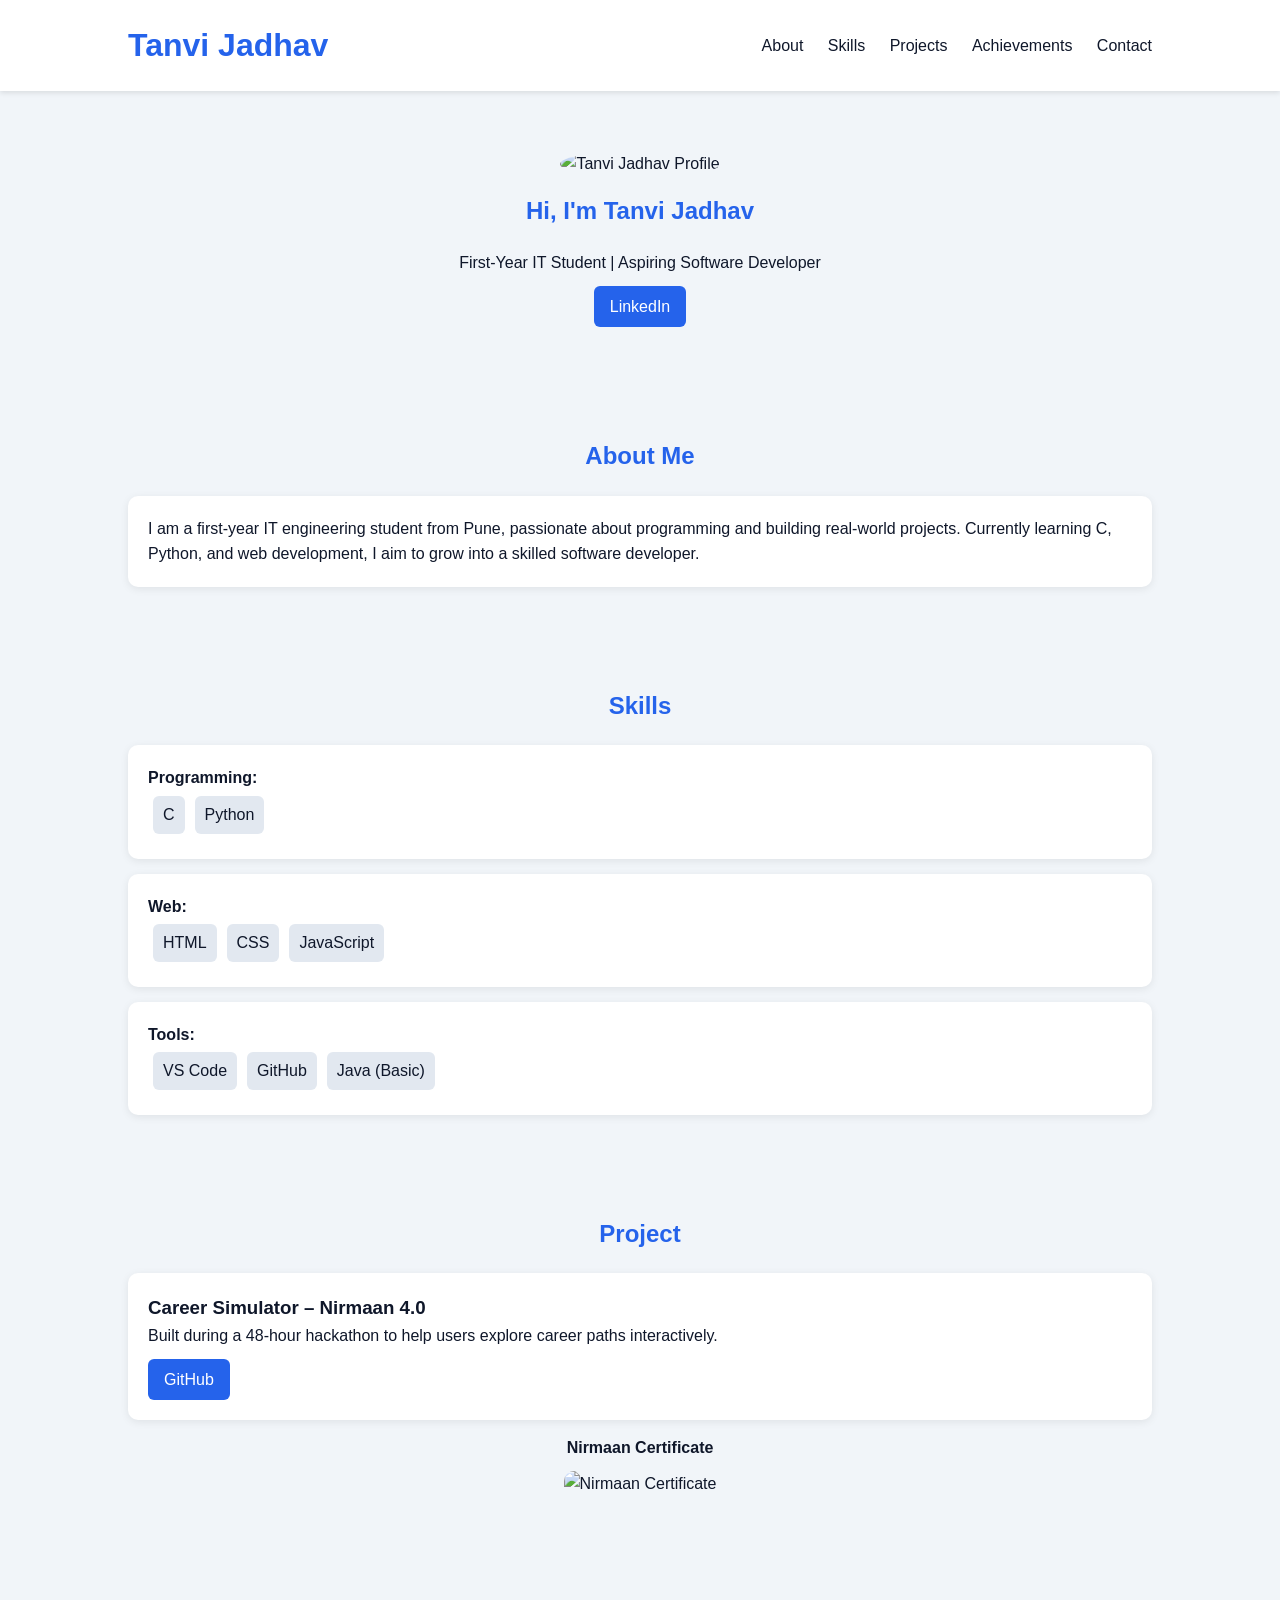
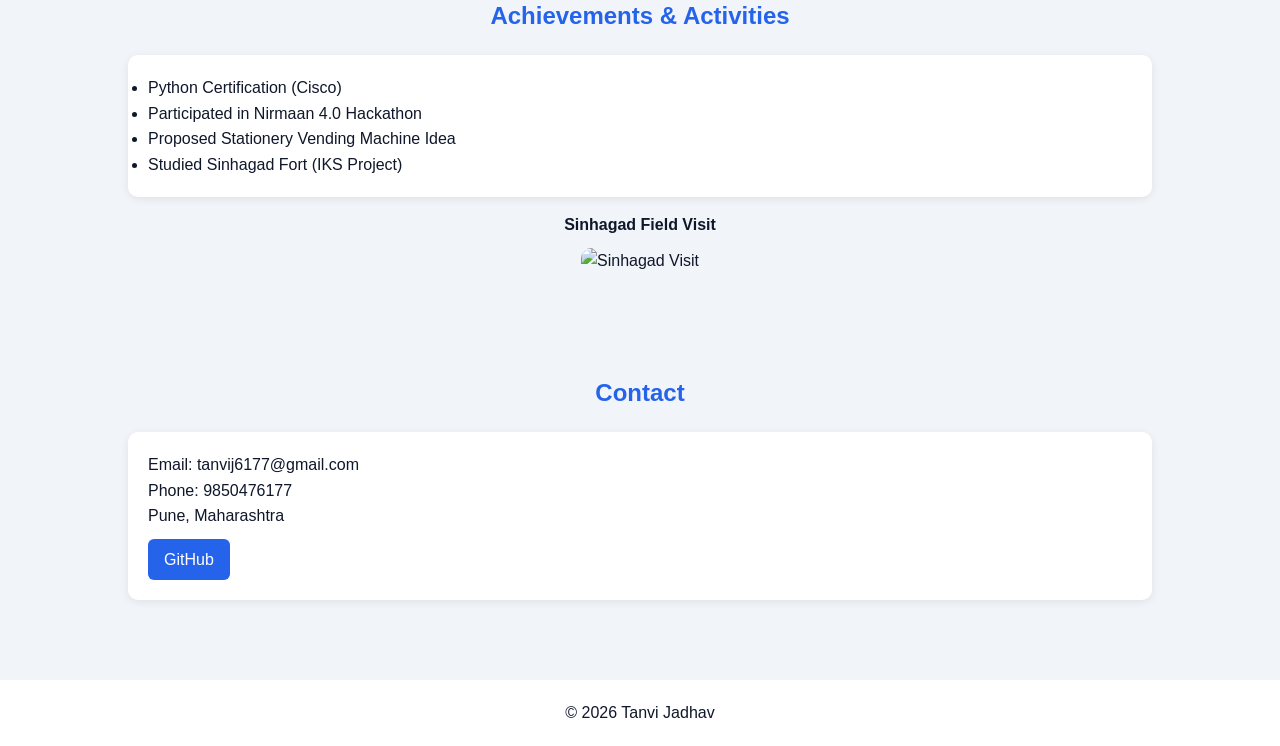
==== index.html @ 98d07a67 "Rename tanvi.portfolio.html to index.html" ====
<!DOCTYPE html>
<html lang="en">
<head>
    <meta charset="UTF-8">
    <meta name="viewport" content="width=device-width, initial-scale=1.0">
    <title>Tanvi Jadhav | Portfolio</title>

    <style>
        * {
            margin: 0;
            padding: 0;
            box-sizing: border-box;
            font-family: 'Segoe UI', sans-serif;
        }

        body {
            background: #f1f5f9;
            color: #0f172a;
            line-height: 1.6;
        }

        header {
            padding: 20px 10%;
            display: flex;
            justify-content: space-between;
            align-items: center;
            background: white;
            box-shadow: 0 2px 5px rgba(0,0,0,0.1);
        }

        header h1 {
            color: #2563eb;
        }

        nav a {
            margin-left: 20px;
            text-decoration: none;
            color: #0f172a;
        }

        nav a:hover {
            color: #2563eb;
        }

        .hero {
            text-align: center;
            padding: 60px 10%;
        }

        .hero img {
            width: 250px;
            border-radius: 50%;
            margin-bottom: 15px;
        }

        .hero h2 span {
            color: #2563eb;
        }

        section {
            padding: 50px 10%;
        }

        h2 {
            text-align: center;
            margin-bottom: 20px;
            color: #2563eb;
        }

        .card {
            background: white;
            padding: 20px;
            border-radius: 10px;
            margin-top: 15px;
            box-shadow: 0 2px 8px rgba(0,0,0,0.08);
        }

        .skills span {
            display: inline-block;
            background: #e2e8f0;
            padding: 6px 10px;
            margin: 5px;
            border-radius: 6px;
        }

        .image-box {
            text-align: center;
            margin-top: 15px;
        }

        .image-box img {
            width: 350px;
            border-radius: 10px;
            margin-top: 10px;
        }

        a.button {
            display: inline-block;
            margin-top: 10px;
            padding: 8px 16px;
            background: #2563eb;
            color: white;
            text-decoration: none;
            border-radius: 6px;
        }

        footer {
            text-align: center;
            padding: 20px;
            background: white;
            margin-top: 30px;
        }
    </style>
</head>

<body>

<header>
    <h1>Tanvi Jadhav</h1>
    <nav>
        <a href="#about">About</a>
        <a href="#skills">Skills</a>
        <a href="#projects">Projects</a>
        <a href="#achievements">Achievements</a>
        <a href="#contact">Contact</a>
    </nav>
</header>

<section class="hero">
    <!-- Add your photo below -->
    <img src="C:\Users\Sejal\OneDrive\Desktop\tanvi.portfolio\tanvi.jpg.jpeg" alt="Tanvi Jadhav Profile">

    <h2>Hi, I'm <span>Tanvi Jadhav</span></h2>
    <p>First-Year IT Student | Aspiring Software Developer</p>

    <!-- Add your LinkedIn link -->
    <a href="https://www.linkedin.com/in/tanvi-jadhav-65a470369?trk=contact-info" class="button">LinkedIn</a>
</section>

<section id="about">
    <h2>About Me</h2>
    <div class="card">
        <p>
            I am a first-year IT engineering student from Pune, passionate about programming 
            and building real-world projects. Currently learning C, Python, and web development, 
            I aim to grow into a skilled software developer.
        </p>
    </div>
</section>

<section id="skills">
    <h2>Skills</h2>

    <div class="card skills">
        <strong>Programming:</strong><br>
        <span>C</span><span>Python</span>
    </div>

    <div class="card skills">
        <strong>Web:</strong><br>
        <span>HTML</span><span>CSS</span><span>JavaScript</span>
    </div>

    <div class="card skills">
        <strong>Tools:</strong><br>
        <span>VS Code</span><span>GitHub</span><span>Java (Basic)</span>
    </div>
</section>

<section id="projects">
    <h2>Project</h2>

    <div class="card">
        <h3>Career Simulator – Nirmaan 4.0</h3>
        <p>
            Built during a 48-hour hackathon to help users explore career paths interactively.
        </p>
        <a href="https://github.com/tanvi-jadhav6177" class="button">GitHub</a>
    </div>

    <!-- Add Nirmaan certificate photo -->
    <div class="image-box">
        <p><strong>Nirmaan Certificate</strong></p>
        <img src="C:\Users\Sejal\OneDrive\Desktop\tanvi.portfolio\nirmaan.certificate.jpeg" alt="Nirmaan Certificate">
    </div>
</section>

<section id="achievements">
    <h2>Achievements & Activities</h2>

    <div class="card">
        <ul>
            <li>Python Certification (Cisco)</li>
            <li>Participated in Nirmaan 4.0 Hackathon</li>
            <li>Proposed Stationery Vending Machine Idea</li>
            <li>Studied Sinhagad Fort (IKS Project)</li>
        </ul>
    </div>

    <!-- Add Sinhagad photo -->
    <div class="image-box">
        <p><strong>Sinhagad Field Visit</strong></p>
        <img src="C:\Users\Sejal\OneDrive\Desktop\tanvi.portfolio\sinhagad.jpeg" alt="Sinhagad Visit">
    </div>
</section>

<section id="contact">
    <h2>Contact</h2>

    <div class="card">
        <p>Email: tanvij6177@gmail.com</p>
        <p>Phone: 9850476177</p>
        <p>Pune, Maharashtra</p>
        <a href="https://github.com/tanvi-jadhav6177" class="button">GitHub</a>
    </div>
</section>

<footer>
    <p>© 2026 Tanvi Jadhav</p>
</footer>

</body>
</html>
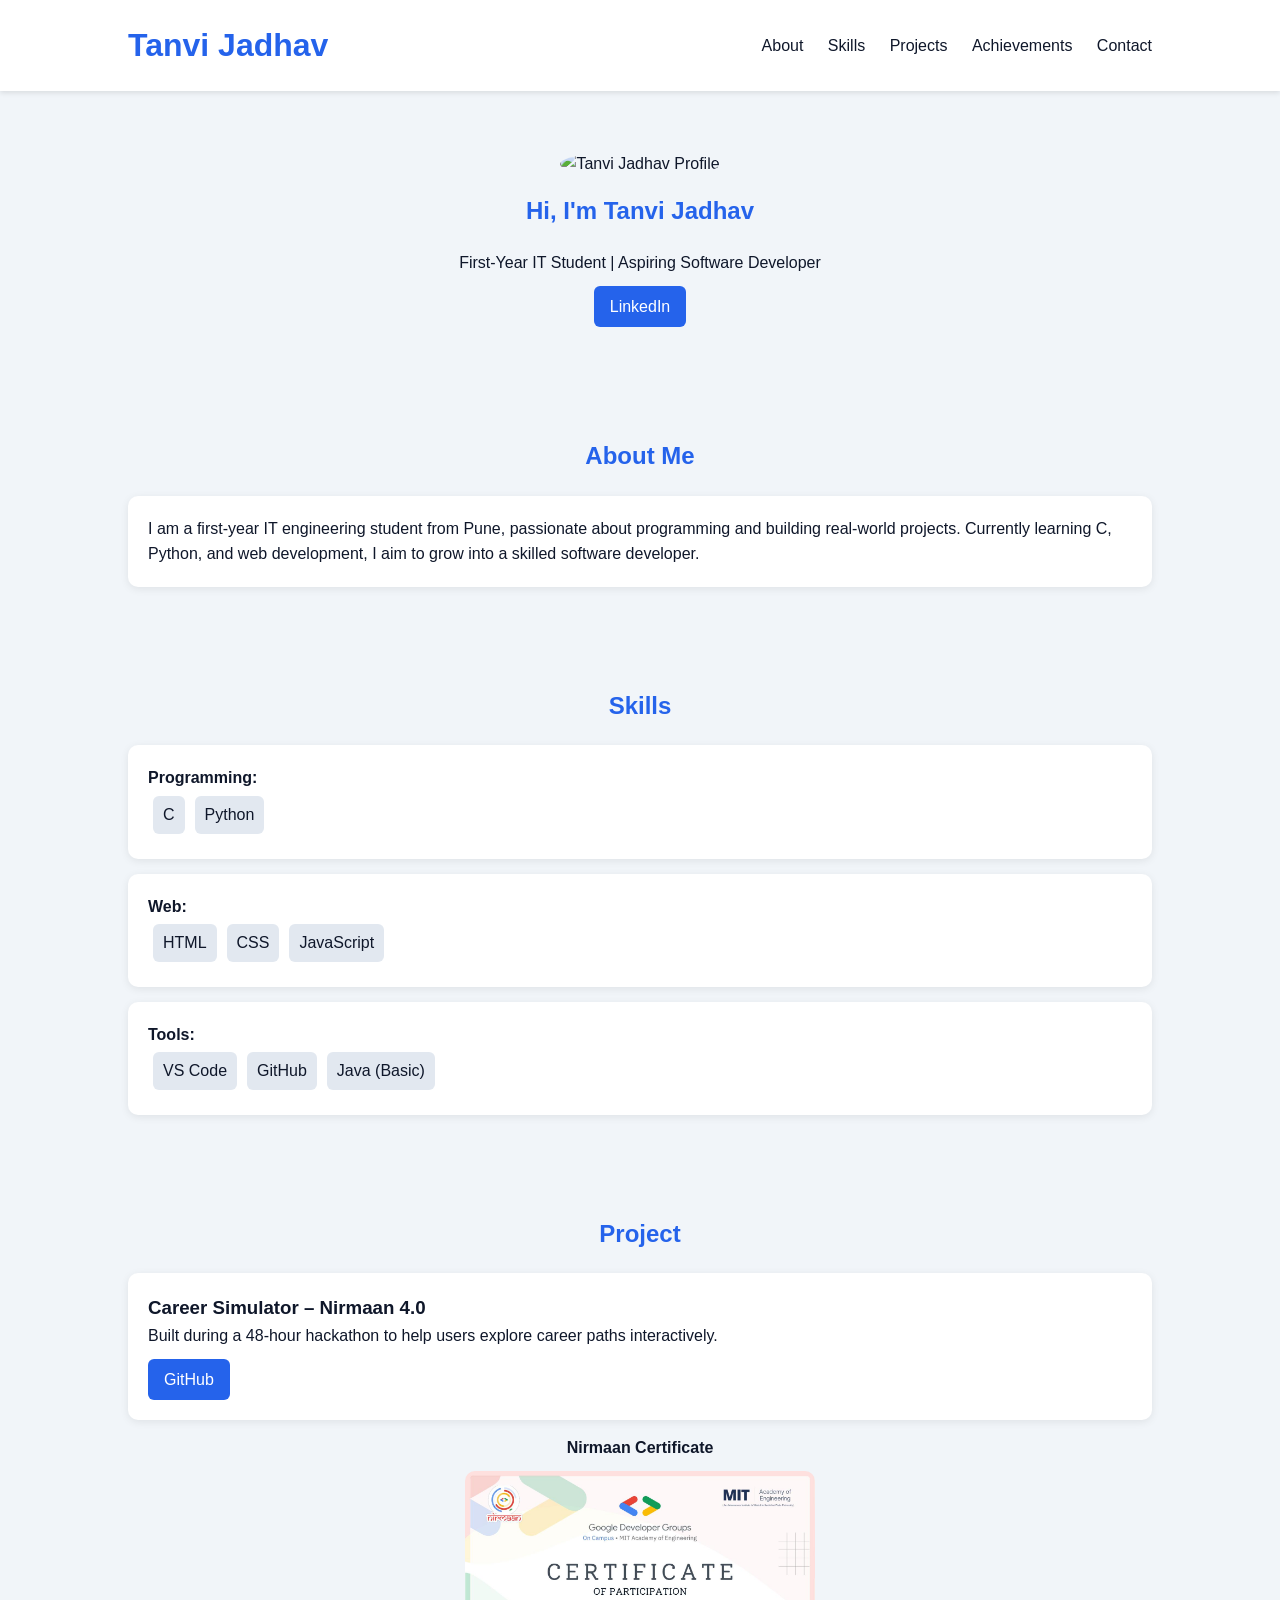
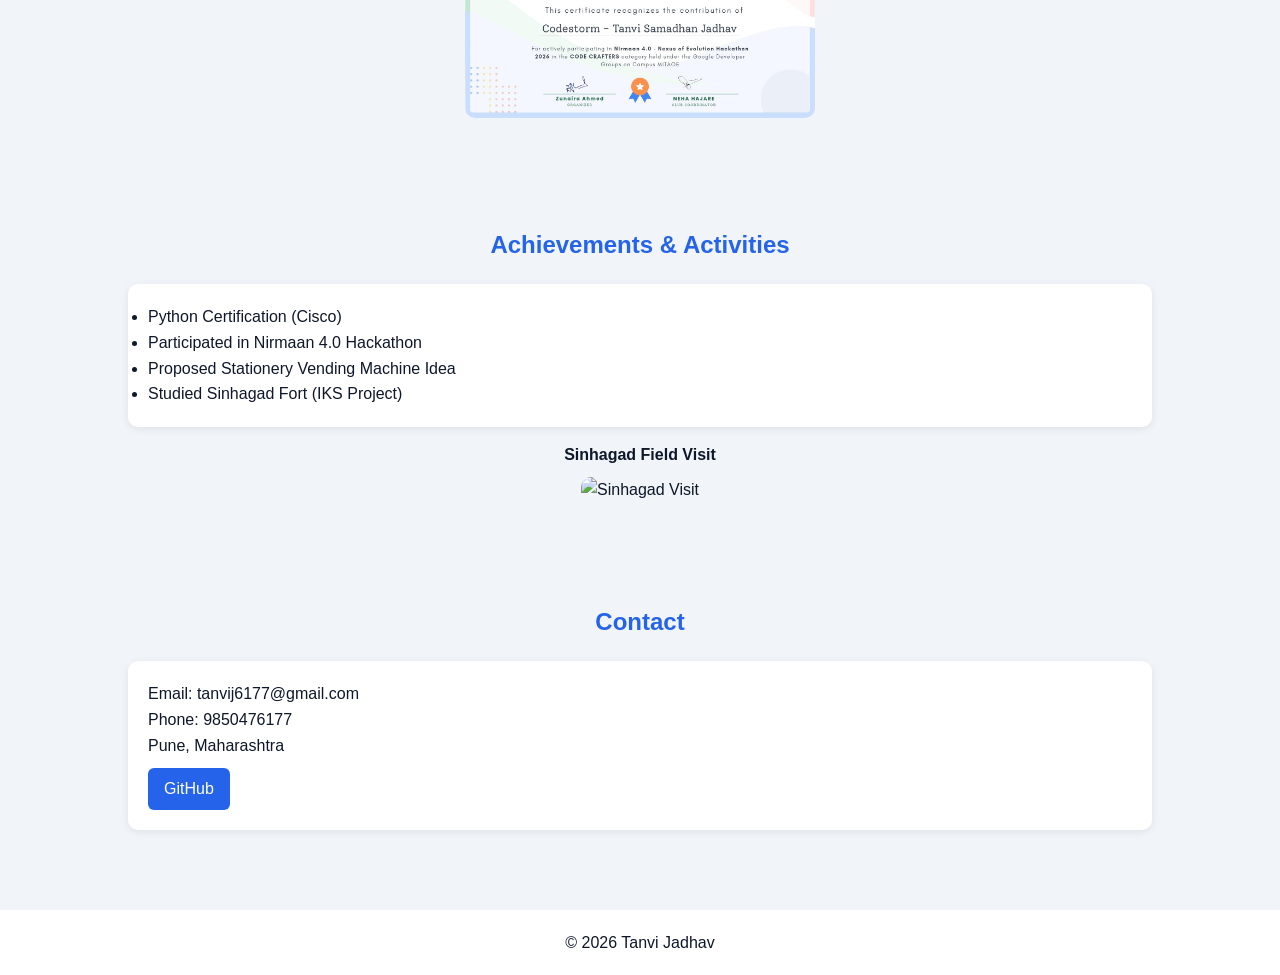
==== commit edd84021: "Update index.html" ====
--- a/index.html
+++ b/index.html
@@ -181,7 +181,7 @@
     <!-- Add Nirmaan certificate photo -->
     <div class="image-box">
         <p><strong>Nirmaan Certificate</strong></p>
-        <img src="C:\Users\Sejal\OneDrive\Desktop\tanvi.portfolio\nirmaan.certificate.jpeg" alt="Nirmaan Certificate">
+        <img src="nirmaan.certificate.jpeg" alt="Nirmaan Certificate">
     </div>
 </section>
 
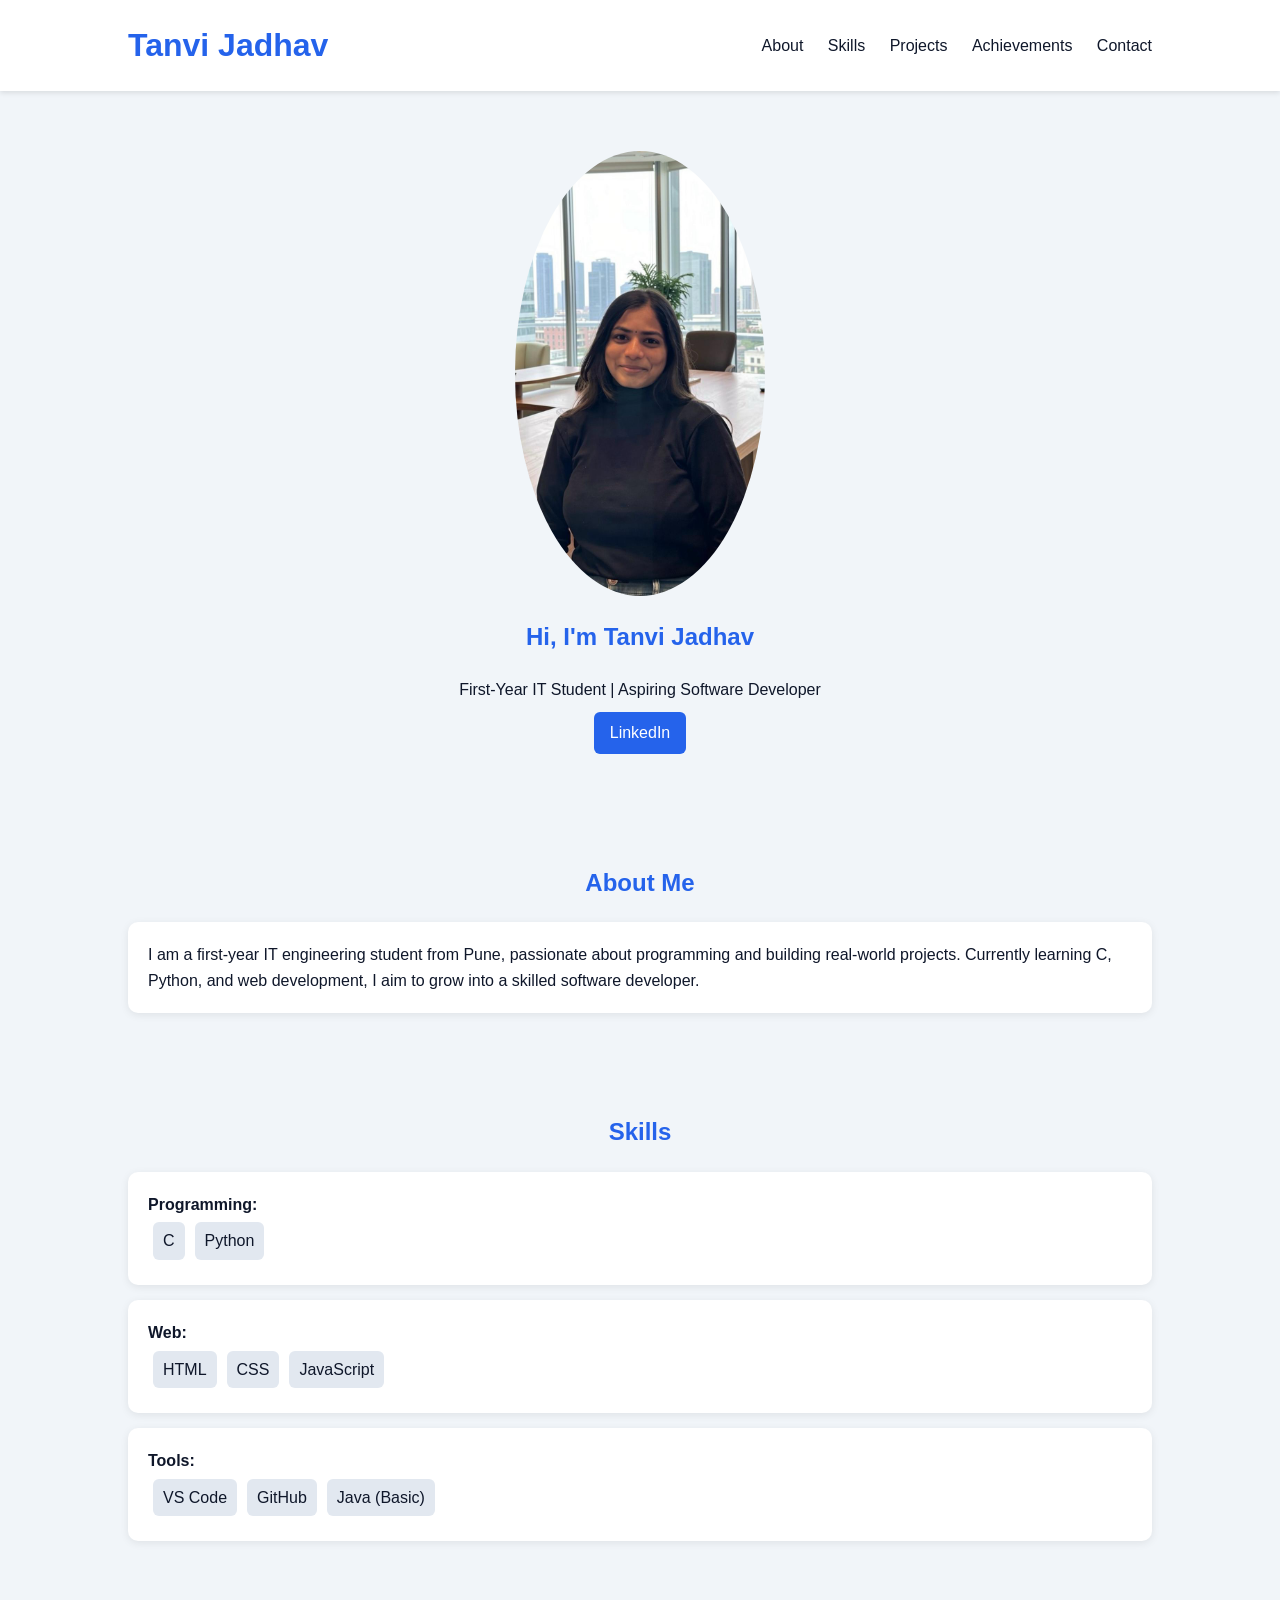
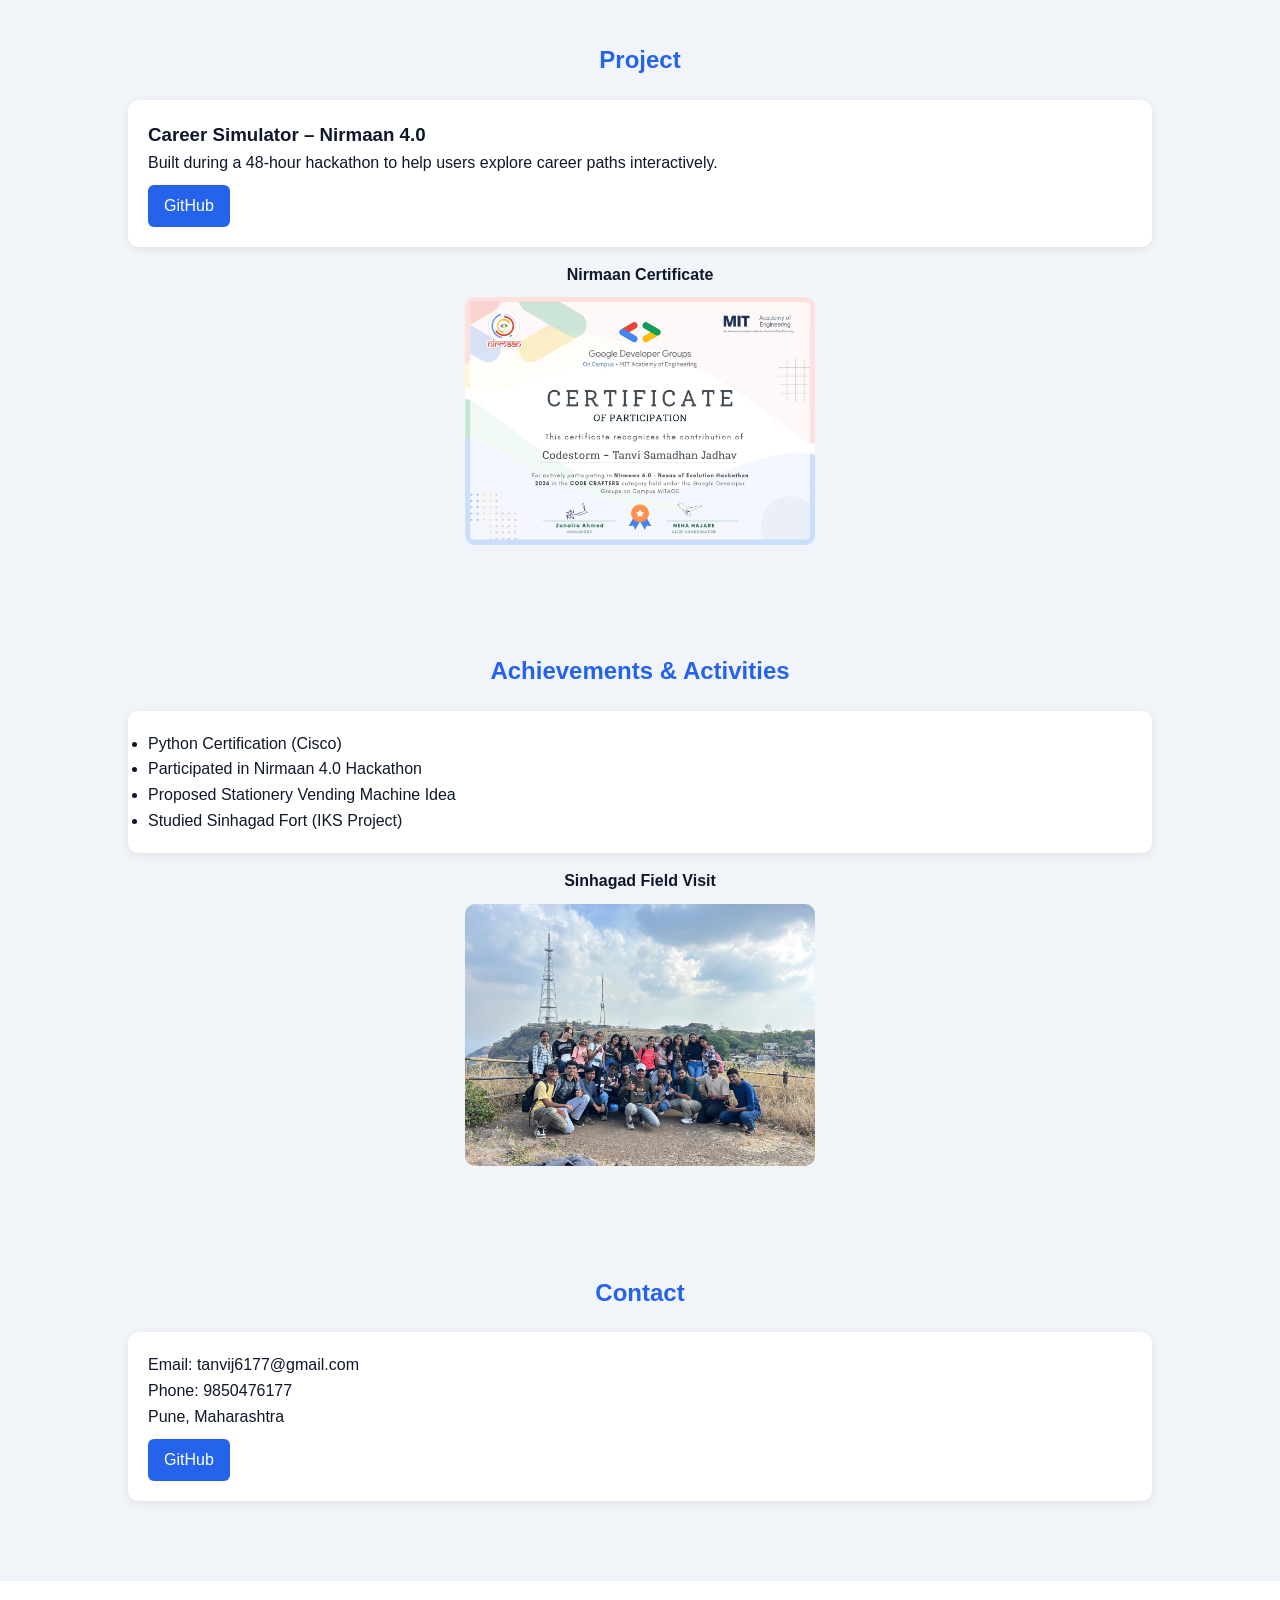
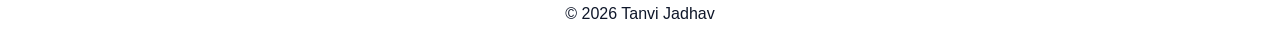
==== commit 05edd3b1: "Rename tanvi.portfolio.html to index.html" ====
--- a/index.html
+++ b/index.html
@@ -128,7 +128,7 @@
 
 <section class="hero">
     <!-- Add your photo below -->
-    <img src="C:\Users\Sejal\OneDrive\Desktop\tanvi.portfolio\tanvi.jpg.jpeg" alt="Tanvi Jadhav Profile">
+    <img src="tanvi.jpg.jpeg" alt="Tanvi Jadhav Profile">
 
     <h2>Hi, I'm <span>Tanvi Jadhav</span></h2>
     <p>First-Year IT Student | Aspiring Software Developer</p>
@@ -200,7 +200,7 @@
     <!-- Add Sinhagad photo -->
     <div class="image-box">
         <p><strong>Sinhagad Field Visit</strong></p>
-        <img src="C:\Users\Sejal\OneDrive\Desktop\tanvi.portfolio\sinhagad.jpeg" alt="Sinhagad Visit">
+        <img src="sinhagad.jpeg" alt="Sinhagad Visit">
     </div>
 </section>
 
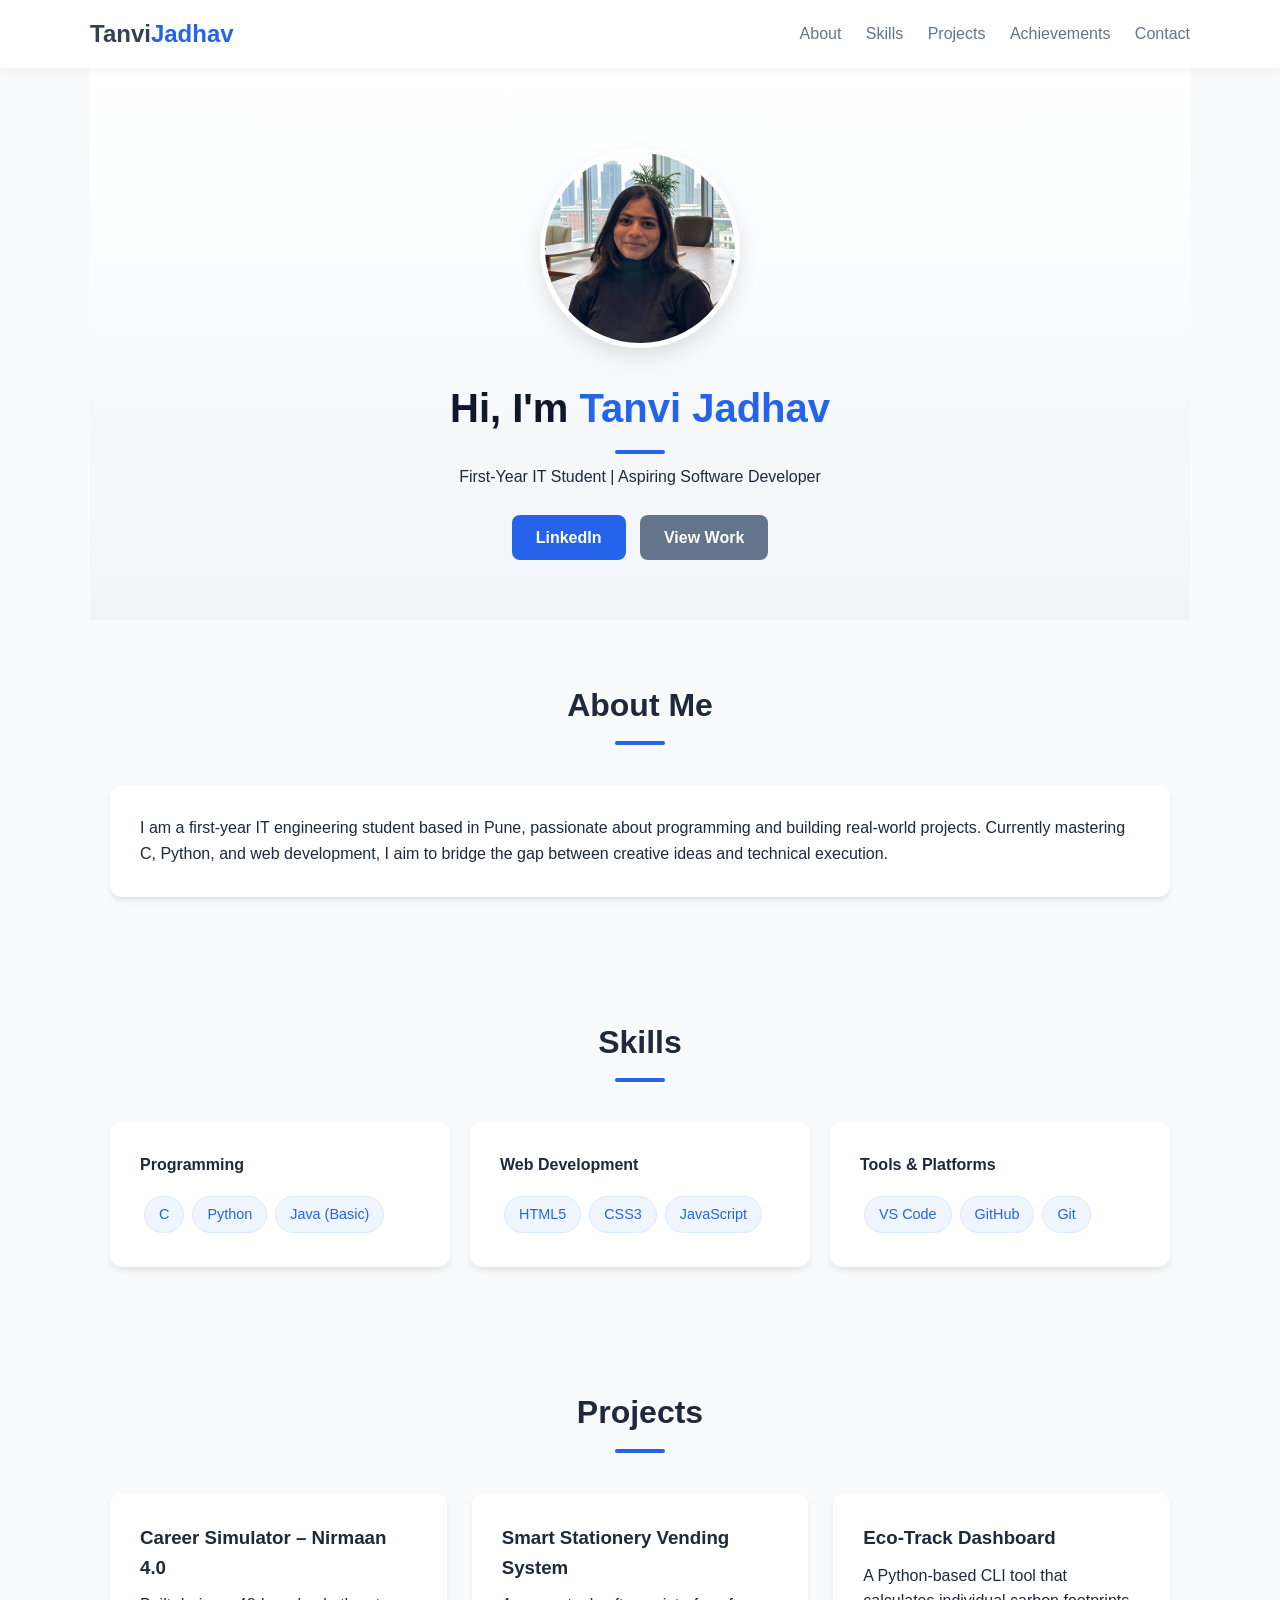
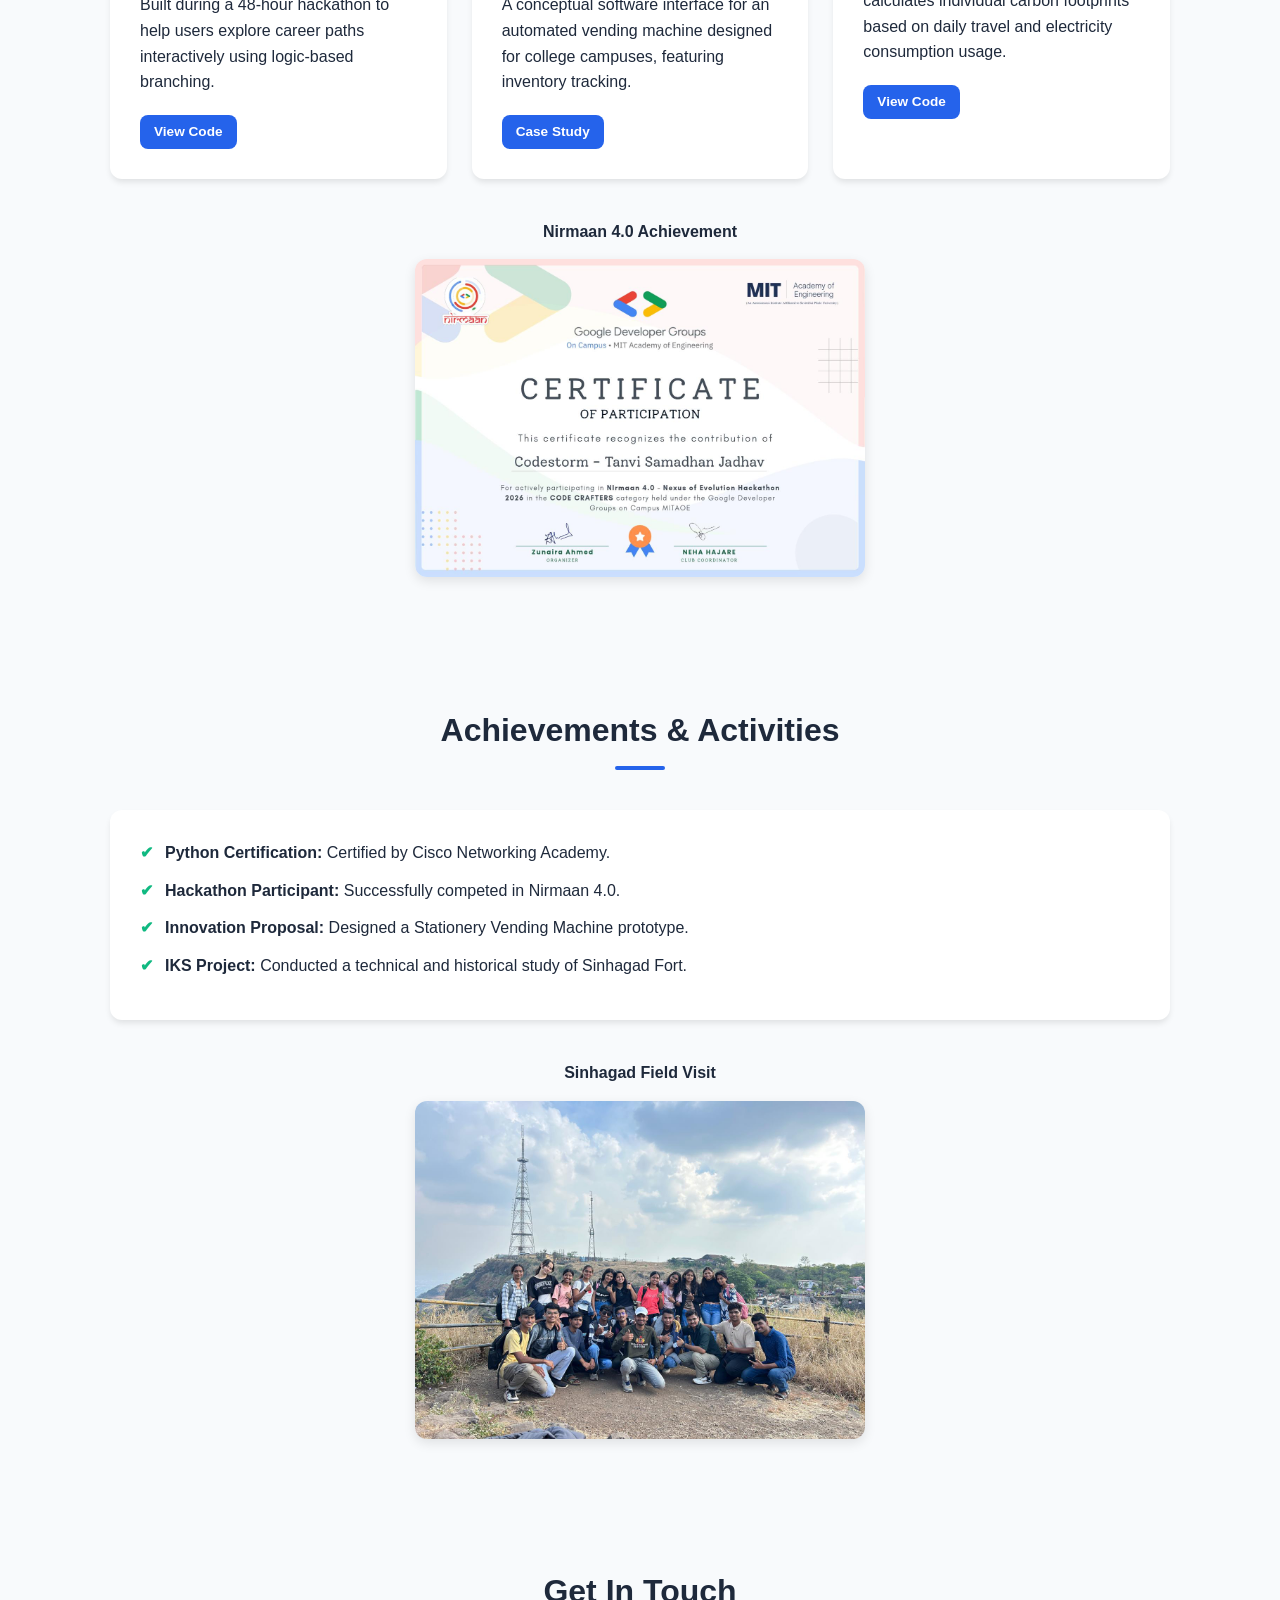
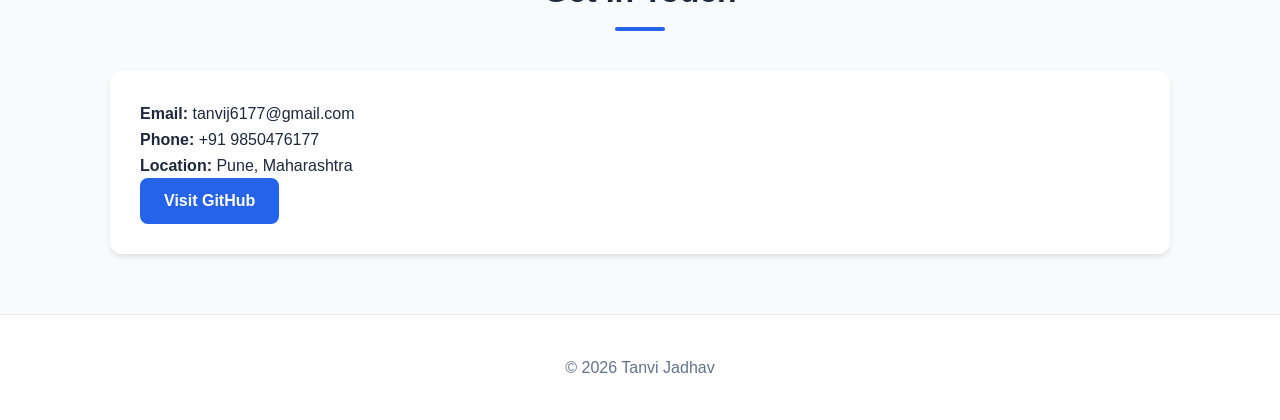
==== commit 5393a9f4: "Add files via upload" ====
--- a/index.html
+++ b/index.html
@@ -4,200 +4,115 @@
     <meta charset="UTF-8">
     <meta name="viewport" content="width=device-width, initial-scale=1.0">
     <title>Tanvi Jadhav | Portfolio</title>
-
-    <style>
-        * {
-            margin: 0;
-            padding: 0;
-            box-sizing: border-box;
-            font-family: 'Segoe UI', sans-serif;
-        }
-
-        body {
-            background: #f1f5f9;
-            color: #0f172a;
-            line-height: 1.6;
-        }
-
-        header {
-            padding: 20px 10%;
-            display: flex;
-            justify-content: space-between;
-            align-items: center;
-            background: white;
-            box-shadow: 0 2px 5px rgba(0,0,0,0.1);
-        }
-
-        header h1 {
-            color: #2563eb;
-        }
-
-        nav a {
-            margin-left: 20px;
-            text-decoration: none;
-            color: #0f172a;
-        }
-
-        nav a:hover {
-            color: #2563eb;
-        }
-
-        .hero {
-            text-align: center;
-            padding: 60px 10%;
-        }
-
-        .hero img {
-            width: 250px;
-            border-radius: 50%;
-            margin-bottom: 15px;
-        }
-
-        .hero h2 span {
-            color: #2563eb;
-        }
-
-        section {
-            padding: 50px 10%;
-        }
-
-        h2 {
-            text-align: center;
-            margin-bottom: 20px;
-            color: #2563eb;
-        }
-
-        .card {
-            background: white;
-            padding: 20px;
-            border-radius: 10px;
-            margin-top: 15px;
-            box-shadow: 0 2px 8px rgba(0,0,0,0.08);
-        }
-
-        .skills span {
-            display: inline-block;
-            background: #e2e8f0;
-            padding: 6px 10px;
-            margin: 5px;
-            border-radius: 6px;
-        }
-
-        .image-box {
-            text-align: center;
-            margin-top: 15px;
-        }
-
-        .image-box img {
-            width: 350px;
-            border-radius: 10px;
-            margin-top: 10px;
-        }
-
-        a.button {
-            display: inline-block;
-            margin-top: 10px;
-            padding: 8px 16px;
-            background: #2563eb;
-            color: white;
-            text-decoration: none;
-            border-radius: 6px;
-        }
-
-        footer {
-            text-align: center;
-            padding: 20px;
-            background: white;
-            margin-top: 30px;
-        }
-    </style>
+    <link rel="stylesheet" href="style.css">
 </head>
-
 <body>
 
 <header>
-    <h1>Tanvi Jadhav</h1>
-    <nav>
-        <a href="#about">About</a>
-        <a href="#skills">Skills</a>
-        <a href="#projects">Projects</a>
-        <a href="#achievements">Achievements</a>
-        <a href="#contact">Contact</a>
-    </nav>
+    <div class="header-container">
+        <h1>Tanvi<span>Jadhav</span></h1>
+        <nav>
+            <a href="#about">About</a>
+            <a href="#skills">Skills</a>
+            <a href="#projects">Projects</a>
+            <a href="#achievements">Achievements</a>
+            <a href="#contact">Contact</a>
+        </nav>
+    </div>
 </header>
 
 <section class="hero">
-    <!-- Add your photo below -->
-    <img src="tanvi.jpg.jpeg" alt="Tanvi Jadhav Profile">
-
+    <img src="tanvi.jpg.jpeg" alt="Tanvi Jadhav Profile" class="profile-img">
     <h2>Hi, I'm <span>Tanvi Jadhav</span></h2>
     <p>First-Year IT Student | Aspiring Software Developer</p>
-
-    <!-- Add your LinkedIn link -->
-    <a href="https://www.linkedin.com/in/tanvi-jadhav-65a470369?trk=contact-info" class="button">LinkedIn</a>
+    <div class="hero-btns">
+        <a href="https://www.linkedin.com/in/tanvi-jadhav-65a470369" class="button">LinkedIn</a>
+        <a href="#projects" class="button secondary">View Work</a>
+    </div>
 </section>
 
 <section id="about">
     <h2>About Me</h2>
     <div class="card">
         <p>
-            I am a first-year IT engineering student from Pune, passionate about programming 
-            and building real-world projects. Currently learning C, Python, and web development, 
-            I aim to grow into a skilled software developer.
+            I am a first-year IT engineering student based in Pune, passionate about programming 
+            and building real-world projects. Currently mastering C, Python, and web development, 
+            I aim to bridge the gap between creative ideas and technical execution.
         </p>
     </div>
 </section>
 
 <section id="skills">
     <h2>Skills</h2>
-
-    <div class="card skills">
-        <strong>Programming:</strong><br>
-        <span>C</span><span>Python</span>
-    </div>
-
-    <div class="card skills">
-        <strong>Web:</strong><br>
-        <span>HTML</span><span>CSS</span><span>JavaScript</span>
-    </div>
-
-    <div class="card skills">
-        <strong>Tools:</strong><br>
-        <span>VS Code</span><span>GitHub</span><span>Java (Basic)</span>
+    <div class="skills-grid">
+        <div class="card skills">
+            <strong>Programming</strong>
+            <div class="skill-tags">
+                <span>C</span><span>Python</span><span>Java (Basic)</span>
+            </div>
+        </div>
+        <div class="card skills">
+            <strong>Web Development</strong>
+            <div class="skill-tags">
+                <span>HTML5</span><span>CSS3</span><span>JavaScript</span>
+            </div>
+        </div>
+        <div class="card skills">
+            <strong>Tools & Platforms</strong>
+            <div class="skill-tags">
+                <span>VS Code</span><span>GitHub</span><span>Git</span>
+            </div>
+        </div>
     </div>
 </section>
 
 <section id="projects">
-    <h2>Project</h2>
+    <h2>Projects</h2>
+    <div class="projects-container">
+        <!-- Project 1 -->
+        <div class="card project-card">
+            <h3>Career Simulator – Nirmaan 4.0</h3>
+            <p>Built during a 48-hour hackathon to help users explore career paths interactively using logic-based branching.</p>
+            <div class="project-links">
+                <a href="https://github.com/tanvi-jadhav6177" class="button small">View Code</a>
+            </div>
+        </div>
 
-    <div class="card">
-        <h3>Career Simulator – Nirmaan 4.0</h3>
-        <p>
-            Built during a 48-hour hackathon to help users explore career paths interactively.
-        </p>
-        <a href="https://github.com/tanvi-jadhav6177" class="button">GitHub</a>
+        <!-- Project 2 (Hypothetical) -->
+        <div class="card project-card">
+            <h3>Smart Stationery Vending System</h3>
+            <p>A conceptual software interface for an automated vending machine designed for college campuses, featuring inventory tracking.</p>
+            <div class="project-links">
+                <a href="#" class="button small">Case Study</a>
+            </div>
+        </div>
+
+        <!-- Project 3 (Hypothetical) -->
+        <div class="card project-card">
+            <h3>Eco-Track Dashboard</h3>
+            <p>A Python-based CLI tool that calculates individual carbon footprints based on daily travel and electricity consumption usage.</p>
+            <div class="project-links">
+                <a href="#" class="button small">View Code</a>
+            </div>
+        </div>
     </div>
 
-    <!-- Add Nirmaan certificate photo -->
     <div class="image-box">
-        <p><strong>Nirmaan Certificate</strong></p>
+        <p><strong>Nirmaan 4.0 Achievement</strong></p>
         <img src="nirmaan.certificate.jpeg" alt="Nirmaan Certificate">
     </div>
 </section>
 
 <section id="achievements">
     <h2>Achievements & Activities</h2>
-
     <div class="card">
-        <ul>
-            <li>Python Certification (Cisco)</li>
-            <li>Participated in Nirmaan 4.0 Hackathon</li>
-            <li>Proposed Stationery Vending Machine Idea</li>
-            <li>Studied Sinhagad Fort (IKS Project)</li>
+        <ul class="achievement-list">
+            <li><strong>Python Certification:</strong> Certified by Cisco Networking Academy.</li>
+            <li><strong>Hackathon Participant:</strong> Successfully competed in Nirmaan 4.0.</li>
+            <li><strong>Innovation Proposal:</strong> Designed a Stationery Vending Machine prototype.</li>
+            <li><strong>IKS Project:</strong> Conducted a technical and historical study of Sinhagad Fort.</li>
         </ul>
     </div>
-
-    <!-- Add Sinhagad photo -->
     <div class="image-box">
         <p><strong>Sinhagad Field Visit</strong></p>
         <img src="sinhagad.jpeg" alt="Sinhagad Visit">
@@ -205,19 +120,20 @@
 </section>
 
 <section id="contact">
-    <h2>Contact</h2>
-
-    <div class="card">
-        <p>Email: tanvij6177@gmail.com</p>
-        <p>Phone: 9850476177</p>
-        <p>Pune, Maharashtra</p>
-        <a href="https://github.com/tanvi-jadhav6177" class="button">GitHub</a>
+    <h2>Get In Touch</h2>
+    <div class="card contact-card">
+        <div class="contact-info">
+            <p><strong>Email:</strong> tanvij6177@gmail.com</p>
+            <p><strong>Phone:</strong> +91 9850476177</p>
+            <p><strong>Location:</strong> Pune, Maharashtra</p>
+        </div>
+        <a href="https://github.com/tanvi-jadhav6177" class="button">Visit GitHub</a>
     </div>
 </section>
 
 <footer>
-    <p>© 2026 Tanvi Jadhav</p>
+    <p>© 2026 Tanvi Jadhav </p>
 </footer>
 
 </body>
-</html>
+</html>
--- a/style.css
+++ b/style.css
@@ -0,0 +1,265 @@
+/* General Reset */
+* {
+    margin: 0;
+    padding: 0;
+    box-sizing: border-box;
+    font-family: 'Segoe UI', Roboto, Helvetica, Arial, sans-serif;
+}
+
+html {
+    scroll-behavior: smooth;
+}
+
+body {
+    background: #f8fafc;
+    color: #1e293b;
+    line-height: 1.6;
+}
+
+/* Header & Navigation */
+header {
+    position: sticky;
+    top: 0;
+    z-index: 1000;
+    background: white;
+    box-shadow: 0 2px 10px rgba(0,0,0,0.05);
+    padding: 15px 0;
+}
+
+.header-container {
+    width: 90%;
+    max-width: 1100px;
+    margin: 0 auto;
+    display: flex;
+    justify-content: space-between;
+    align-items: center;
+}
+
+header h1 {
+    font-size: 1.5rem;
+    color: #334155;
+}
+
+header h1 span {
+    color: #2563eb;
+}
+
+nav a {
+    margin-left: 20px;
+    text-decoration: none;
+    color: #64748b;
+    font-weight: 500;
+    transition: color 0.3s ease;
+}
+
+nav a:hover {
+    color: #2563eb;
+}
+
+/* Hero Section */
+.hero {
+    text-align: center;
+    padding: 80px 10% 60px;
+    background: linear-gradient(180deg, #ffffff 0%, #f1f5f9 100%);
+}
+
+.profile-img {
+    width: 200px;
+    height: 200px;
+    object-fit: cover;
+    border-radius: 50%;
+    border: 5px solid white;
+    box-shadow: 0 10px 20px rgba(0,0,0,0.1);
+    margin-bottom: 20px;
+}
+
+.hero h2 {
+    font-size: 2.5rem;
+    margin-bottom: 10px;
+    color: #0f172a;
+}
+
+.hero h2 span {
+    color: #2563eb;
+}
+
+.hero-btns {
+    margin-top: 25px;
+}
+
+/* Common Components */
+section {
+    max-width: 1100px;
+    margin: 0 auto;
+    padding: 60px 20px;
+}
+
+h2 {
+    text-align: center;
+    margin-bottom: 40px;
+    font-size: 2rem;
+    position: relative;
+}
+
+h2::after {
+    content: '';
+    display: block;
+    width: 50px;
+    height: 4px;
+    background: #2563eb;
+    margin: 10px auto;
+    border-radius: 2px;
+}
+
+.card {
+    background: white;
+    padding: 30px;
+    border-radius: 12px;
+    box-shadow: 0 4px 6px -1px rgba(0,0,0,0.1);
+    transition: transform 0.3s ease;
+}
+
+.card:hover {
+    transform: translateY(-5px);
+}
+
+/* Skills Layout */
+.skills-grid {
+    display: grid;
+    grid-template-columns: repeat(auto-fit, minmax(280px, 1fr));
+    gap: 20px;
+}
+
+.skill-tags {
+    margin-top: 15px;
+}
+
+.skill-tags span {
+    display: inline-block;
+    background: #eff6ff;
+    color: #2563eb;
+    padding: 6px 14px;
+    margin: 4px;
+    border-radius: 20px;
+    font-size: 0.9rem;
+    font-weight: 500;
+    border: 1px solid #dbeafe;
+}
+
+/* Projects Layout */
+.projects-container {
+    display: grid;
+    grid-template-columns: repeat(auto-fit, minmax(300px, 1fr));
+    gap: 25px;
+}
+
+.project-card h3 {
+    margin-bottom: 10px;
+    color: #1e293b;
+}
+
+.project-links {
+    margin-top: 20px;
+}
+
+/* Buttons */
+.button {
+    display: inline-block;
+    padding: 10px 24px;
+    background: #2563eb;
+    color: white;
+    text-decoration: none;
+    border-radius: 8px;
+    font-weight: 600;
+    transition: background 0.3s, transform 0.2s;
+}
+
+.button:hover {
+    background: #1d4ed8;
+    transform: scale(1.05);
+}
+
+.button.secondary {
+    background: #64748b;
+    margin-left: 10px;
+}
+
+.button.small {
+    padding: 6px 14px;
+    font-size: 0.85rem;
+}
+
+/* Images */
+.image-box {
+    text-align: center;
+    margin-top: 40px;
+}
+
+.image-box img {
+    max-width: 100%;
+    width: 450px;
+    border-radius: 12px;
+    margin-top: 15px;
+    box-shadow: 0 4px 12px rgba(0,0,0,0.1);
+}
+
+/* Achievement List */
+.achievement-list {
+    list-style: none;
+}
+
+.achievement-list li {
+    margin-bottom: 12px;
+    padding-left: 25px;
+    position: relative;
+}
+
+.achievement-list li::before {
+    content: '✔';
+    position: absolute;
+    left: 0;
+    color: #10b981;
+    font-weight: bold;
+}
+
+/* Footer */
+footer {
+    text-align: center;
+    padding: 40px;
+    background: white;
+    border-top: 1px solid #e2e8f0;
+    color: #64748b;
+}
+
+/* MEDIA QUERY: Mobile Responsive Design */
+@media (max-width: 768px) {
+    .header-container {
+        flex-direction: column;
+        text-align: center;
+    }
+
+    nav {
+        margin-top: 15px;
+    }
+
+    nav a {
+        margin: 0 10px;
+        display: inline-block;
+        font-size: 0.9rem;
+    }
+
+    .hero h2 {
+        font-size: 1.8rem;
+    }
+
+    .hero-btns {
+        display: flex;
+        flex-direction: column;
+        gap: 10px;
+        align-items: center;
+    }
+
+    .button.secondary {
+        margin-left: 0;
+    }
+}
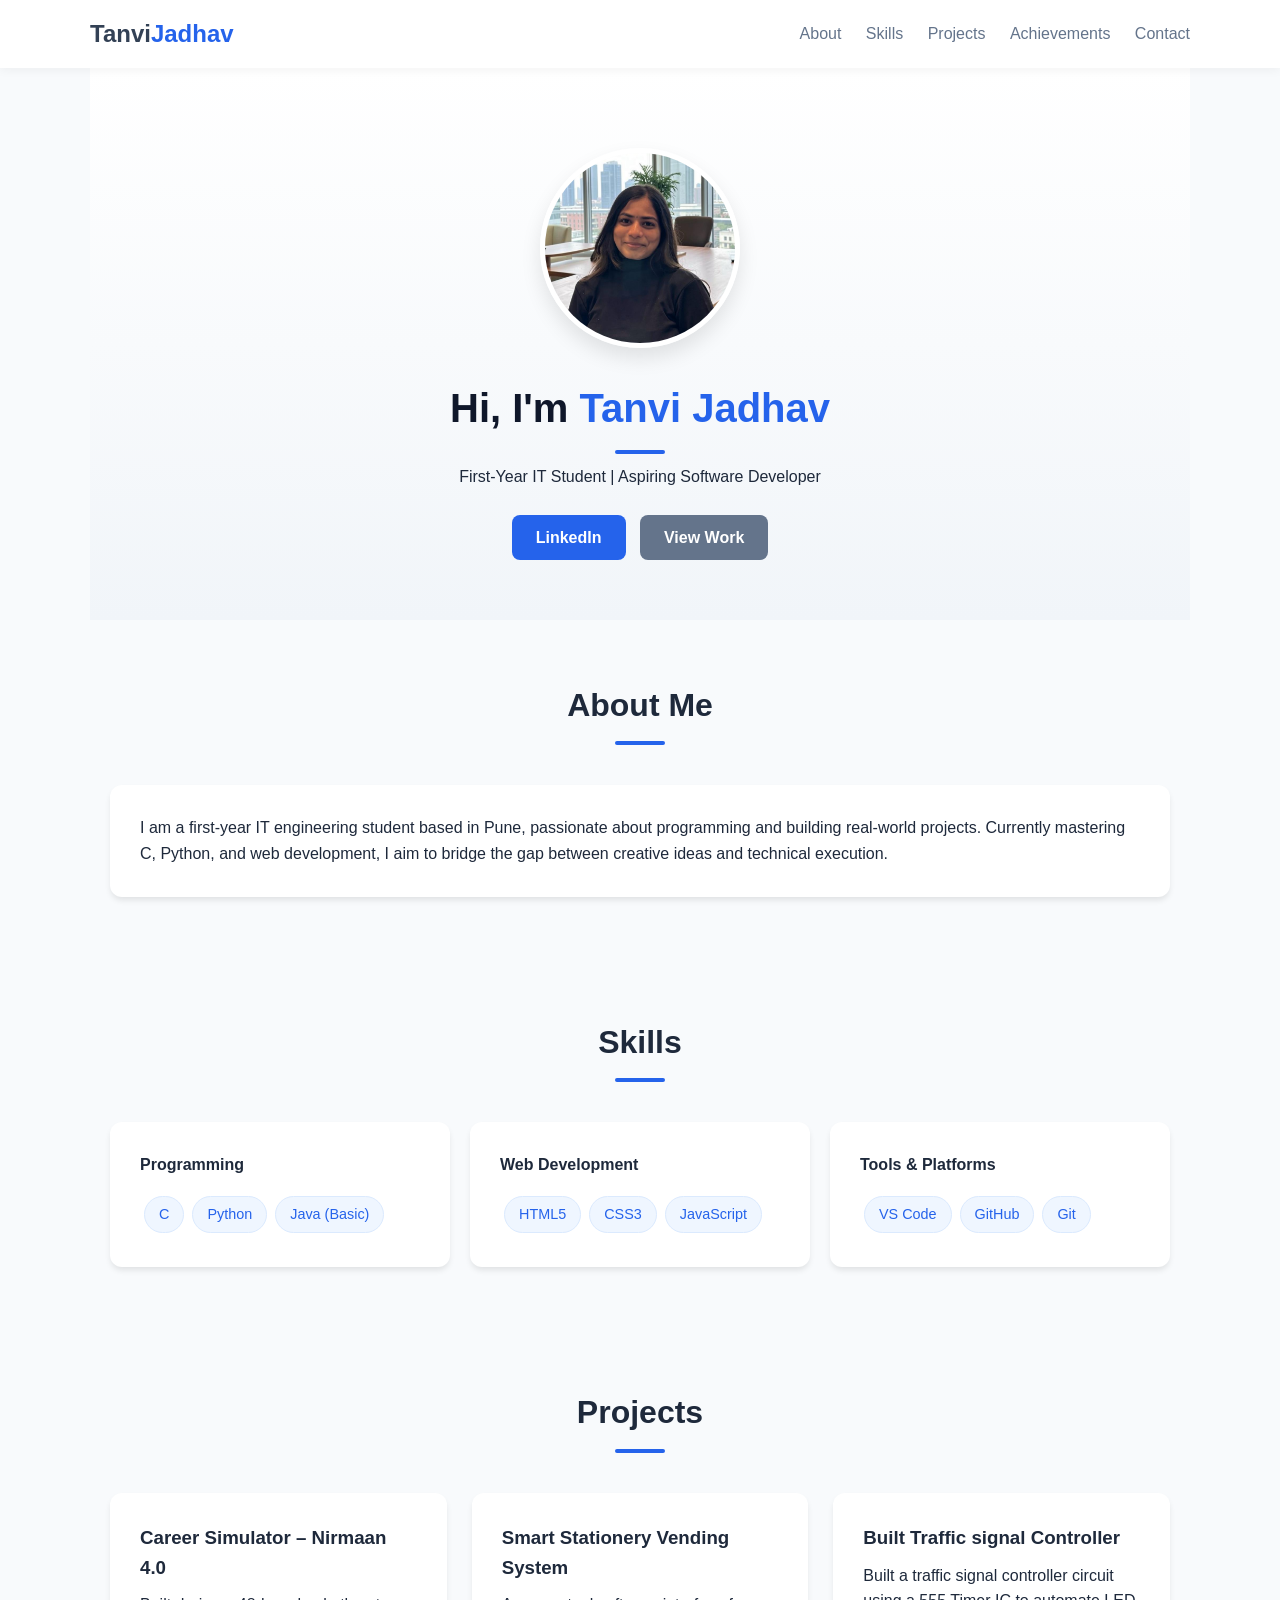
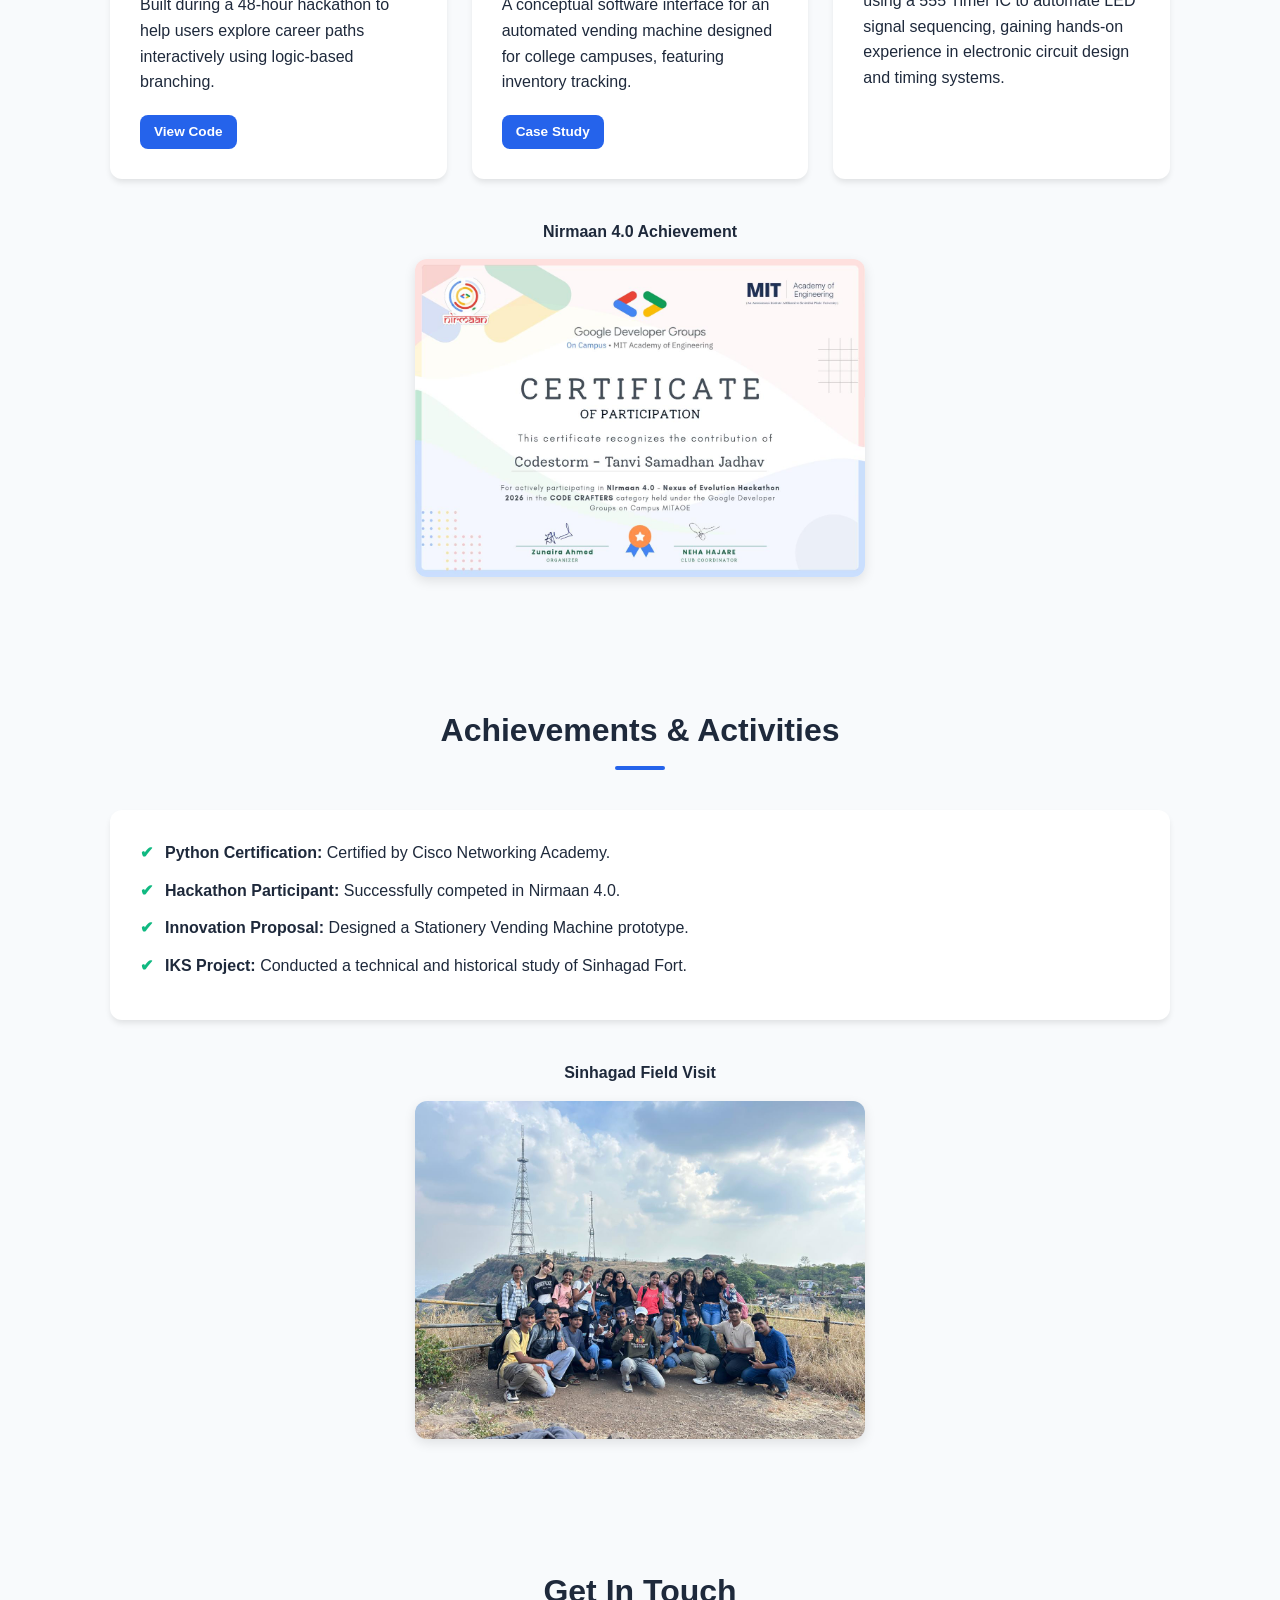
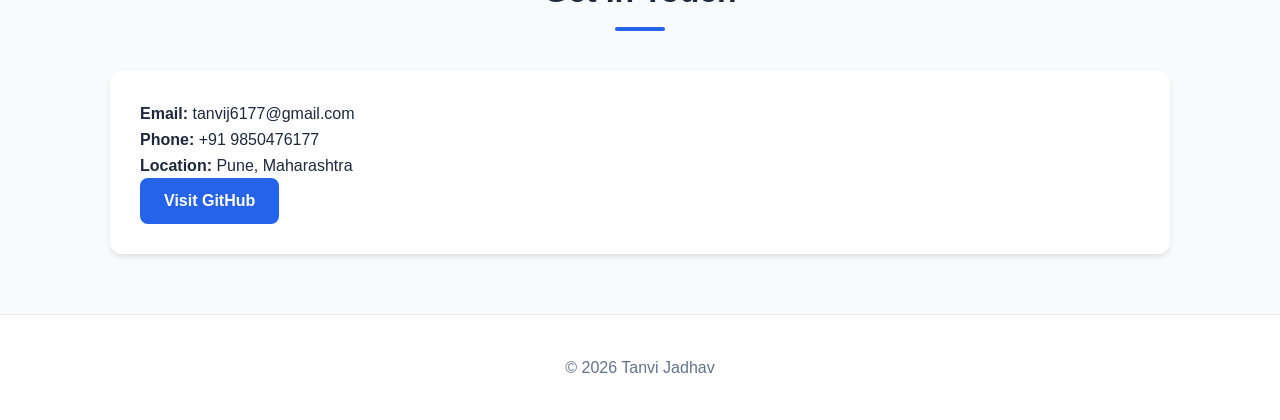
==== commit 26551608: "Update index.html" ====
--- a/index.html
+++ b/index.html
@@ -89,10 +89,10 @@
 
         <!-- Project 3 (Hypothetical) -->
         <div class="card project-card">
-            <h3>Eco-Track Dashboard</h3>
-            <p>A Python-based CLI tool that calculates individual carbon footprints based on daily travel and electricity consumption usage.</p>
+            <h3>Built Traffic signal Controller</h3>
+            <p>Built a traffic signal controller circuit using a 555 Timer IC to automate LED signal sequencing, gaining hands-on experience in electronic circuit design and timing systems.</p>
             <div class="project-links">
-                <a href="#" class="button small">View Code</a>
+                
             </div>
         </div>
     </div>
@@ -136,4 +136,4 @@
 </footer>
 
 </body>
-</html>+</html>
